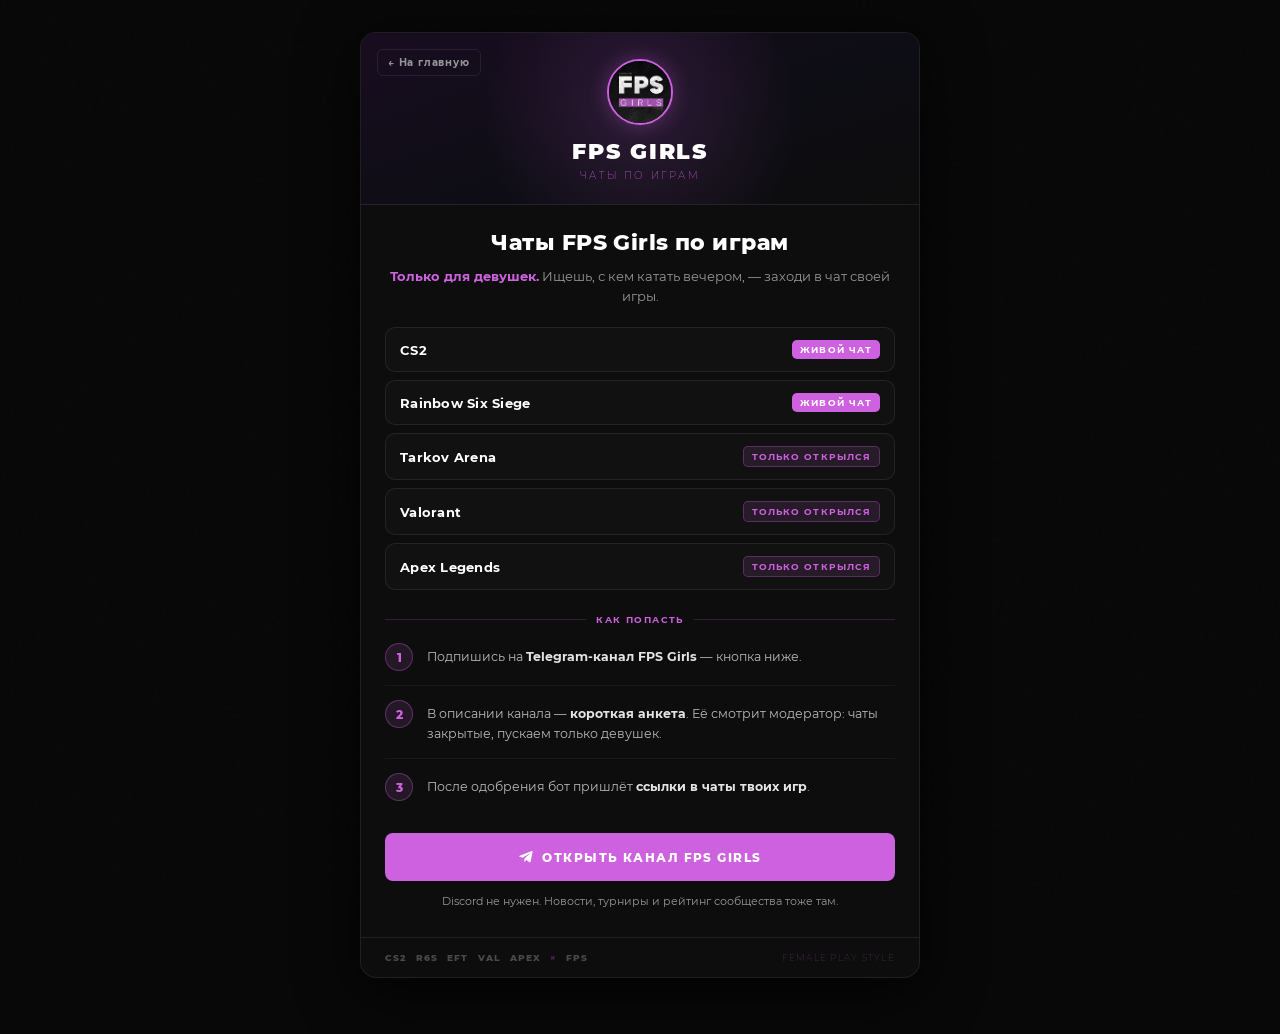
==== chats.html @ 60067402 "feat: страница /chats — чаты FPS Girls по играм для постов ВК Co-Authored-By: Claude Opus 5.5 <norep" ====
<!DOCTYPE html>
<html lang="ru">
<head>
<meta charset="UTF-8">
<meta name="viewport" content="width=device-width, initial-scale=1.0">
<title>Чаты FPS Girls по играм</title>
<link rel="icon" href="favicon.ico" sizes="any">
<link rel="icon" type="image/png" sizes="32x32" href="assets/favicon-32.png">
<link rel="apple-touch-icon" href="assets/apple-touch-icon.png">
<meta name="theme-color" content="#0D0D0D">
<meta name="description" content="Чаты девушек по играм: CS2, Rainbow Six, Tarkov Arena, Valorant, Apex. Только для девушек, вход по короткой анкете.">
<!-- Превью ссылки в ВК и мессенджерах. Слова Telegram здесь нет нарочно:
     эту страницу дают в постах ВК, а ВК может урезать охват за ссылки на Telegram. -->
<meta property="og:type" content="website">
<meta property="og:url" content="https://fpsgirls.com/chats">
<meta property="og:title" content="Чаты FPS Girls по играм">
<meta property="og:description" content="Только для девушек. CS2, Rainbow Six, Tarkov Arena, Valorant, Apex — вход по короткой анкете.">
<meta property="og:image" content="https://fpsgirls.com/assets/chats/og.jpg">
<meta property="og:image:width" content="1280">
<meta property="og:image:height" content="720">
<meta name="twitter:card" content="summary_large_image">

<style>
@font-face { font-family: 'Montserrat'; src: url('fonts/Montserrat-Black.ttf') format('truetype');      font-weight: 900; font-display: swap; }
@font-face { font-family: 'Montserrat'; src: url('fonts/Montserrat-ExtraBold.ttf') format('truetype');  font-weight: 800; font-display: swap; }
@font-face { font-family: 'Montserrat'; src: url('fonts/Montserrat-Bold.ttf') format('truetype');       font-weight: 700; font-display: swap; }
@font-face { font-family: 'Montserrat'; src: url('fonts/Montserrat-Regular.ttf') format('truetype');    font-weight: 400; font-display: swap; }
@font-face { font-family: 'Montserrat'; src: url('fonts/Montserrat-ExtraLight.ttf') format('truetype'); font-weight: 200; font-display: swap; }

:root {
  --accent:        #CE61DF;
  --accent-glow:   rgba(206,97,223,0.30);
  --accent-subtle: rgba(206,97,223,0.12);
  --bg:            #0D0D0D;
  --surface:       #111111;
  --surface2:      #161318;
  --border:        rgba(255,255,255,0.08);
  --border-accent: rgba(206,97,223,0.40);
  --white:         #FFFFFF;
  --gray1:         #969696;
}

*, *::before, *::after { margin: 0; padding: 0; box-sizing: border-box; }

body {
  background: #080808;
  min-height: 100vh;
  display: flex;
  justify-content: center;
  font-family: 'Montserrat', sans-serif;
  padding: 32px 16px 56px;
  color: var(--white);
}
body::before {
  content: '';
  position: fixed;
  inset: 0;
  background-image: url("data:image/svg+xml,%3Csvg viewBox='0 0 256 256' xmlns='http://www.w3.org/2000/svg'%3E%3Cfilter id='n'%3E%3CfeTurbulence type='fractalNoise' baseFrequency='0.9' numOctaves='4' stitchTiles='stitch'/%3E%3C/filter%3E%3Crect width='100%25' height='100%25' filter='url(%23n)' opacity='0.04'/%3E%3C/svg%3E");
  pointer-events: none;
  z-index: 0;
  opacity: 0.35;
}

.page {
  width: 100%;
  max-width: 560px;
  position: relative;
  z-index: 1;
  background: var(--bg);
  border: 1px solid var(--border);
  border-radius: 16px;
  overflow: hidden;
  box-shadow: 0 12px 60px rgba(0,0,0,0.8);
}

/* ── Шапка (как на /join) ── */
.header {
  padding: 26px 24px 22px;
  text-align: center;
  position: relative;
  overflow: hidden;
  background: linear-gradient(160deg, #180d20 0%, #0d0d14 60%, #0d0d0d 100%);
  border-bottom: 1px solid var(--border);
}
.header::after {
  content: '';
  position: absolute;
  top: -80px; left: 50%;
  transform: translateX(-50%);
  width: 320px; height: 320px;
  border-radius: 50%;
  background: radial-gradient(circle, rgba(206,97,223,0.16) 0%, transparent 70%);
  pointer-events: none;
}
.avatar {
  width: 66px; height: 66px;
  border-radius: 50%;
  object-fit: cover;
  border: 2px solid var(--accent);
  box-shadow: 0 0 20px var(--accent-glow);
  position: relative; z-index: 1;
}
.wordmark {
  font-weight: 900; font-size: 22px;
  letter-spacing: 0.08em; text-transform: uppercase;
  margin-top: 12px; line-height: 1;
  position: relative; z-index: 1;
}
.tagline {
  font-weight: 200; font-size: 10px;
  letter-spacing: 0.22em; text-transform: uppercase;
  color: var(--accent); margin-top: 6px;
  position: relative; z-index: 1;
}
.home-link {
  position: absolute; top: 16px; left: 16px; z-index: 2;
  display: inline-flex; align-items: center; gap: 5px;
  font-weight: 700; font-size: 10px; letter-spacing: 0.08em;
  color: var(--gray1); text-decoration: none;
  border: 1px solid var(--border); border-radius: 6px;
  padding: 6px 10px; transition: color 150ms, border-color 150ms;
}
.home-link:hover { color: var(--white); border-color: var(--border-accent); }

/* ── Интро ── */
.intro { padding: 24px 24px 0; text-align: center; }
.intro h1 { font-weight: 800; font-size: 22px; line-height: 1.3; letter-spacing: 0.02em; }
.intro p {
  font-weight: 400; font-size: 13px; line-height: 1.6;
  color: var(--gray1); margin-top: 8px;
}
.intro p b { font-weight: 700; color: var(--accent); }

/* ── Список чатов ── */
.chats { list-style: none; padding: 20px 24px 0; display: grid; gap: 8px; }
.chat {
  display: flex; align-items: center; justify-content: space-between; gap: 12px;
  background: var(--surface); border: 1px solid var(--border);
  border-radius: 10px; padding: 12px 14px;
}
.chat-name { font-weight: 700; font-size: 13px; letter-spacing: 0.02em; }
.chat-tag {
  flex-shrink: 0;
  font-weight: 700; font-size: 9px; letter-spacing: 0.12em; text-transform: uppercase;
  border-radius: 5px; padding: 4px 8px;
}
.chat-tag.live { color: #fff; background: var(--accent); }
.chat-tag.new  { color: var(--accent); background: var(--accent-subtle); border: 1px solid rgba(206,97,223,0.3); }

/* ── Как попасть ── */
.section-label { display: flex; align-items: center; gap: 10px; padding: 24px 24px 4px; }
.section-label .line { flex: 1; height: 1px; background: rgba(206,97,223,0.2); }
.section-label span {
  font-weight: 700; font-size: 9px; letter-spacing: 0.16em;
  text-transform: uppercase; color: var(--accent);
}
.steps { list-style: none; padding: 0 24px; }
.step {
  display: flex; gap: 14px;
  padding: 14px 0;
  border-bottom: 1px solid rgba(255,255,255,0.05);
}
.step:last-child { border-bottom: none; }
.step-num {
  width: 28px; height: 28px; border-radius: 50%; flex-shrink: 0;
  background: var(--accent-subtle); border: 1px solid rgba(206,97,223,0.35);
  color: var(--accent); font-weight: 800; font-size: 12px;
  display: flex; align-items: center; justify-content: center;
}
.step-text { font-weight: 400; font-size: 12.5px; line-height: 1.6; color: #B9B9B9; padding-top: 4px; }
.step-text b { font-weight: 700; color: #E4E4E4; }

.cta {
  display: flex; align-items: center; justify-content: center; gap: 8px;
  margin: 18px 24px 0;
  background: var(--accent); color: #fff; text-decoration: none;
  font-weight: 800; font-size: 12px; letter-spacing: 0.12em; text-transform: uppercase;
  padding: 16px 12px; border-radius: 8px; text-align: center;
  transition: box-shadow 150ms, transform 150ms;
}
.cta:hover { box-shadow: 0 0 24px var(--accent-glow); transform: translateY(-1px); }
.cta svg { flex-shrink: 0; }
.note {
  padding: 12px 24px 0; text-align: center;
  font-weight: 400; font-size: 11px; line-height: 1.6; color: var(--gray1);
}

/* ── Подвал ── */
.foot {
  border-top: 1px solid var(--border); margin-top: 26px;
  padding: 14px 24px;
  display: flex; align-items: center; justify-content: space-between;
  flex-wrap: wrap; gap: 8px;
}
.foot-games { display: flex; gap: 10px; align-items: center; }
.foot-games span { font-weight: 800; font-size: 9px; letter-spacing: 0.1em; color: rgba(255,255,255,0.25); }
.foot-games .x { color: rgba(206,97,223,0.3); }
.foot .brand {
  font-weight: 200; font-size: 9px; letter-spacing: 0.14em;
  text-transform: uppercase; color: rgba(206,97,223,0.4);
}

@media (max-width: 420px) {
  .intro h1 { font-size: 19px; }
}
</style>
</head>

<body>
<div class="page">

  <header class="header">
    <a class="home-link" href="index.html">← На главную</a>
    <img class="avatar" src="assets/logo.jpg" alt="FPS Girls">
    <div class="wordmark">FPS Girls</div>
    <div class="tagline">Чаты по играм</div>
  </header>

  <section class="intro">
    <h1>Чаты FPS Girls по играм</h1>
    <p><b>Только для девушек.</b> Ищешь, с кем катать вечером, — заходи в чат своей игры.</p>
  </section>

  <ul class="chats">
    <li class="chat"><span class="chat-name">CS2</span><span class="chat-tag live">живой чат</span></li>
    <li class="chat"><span class="chat-name">Rainbow Six Siege</span><span class="chat-tag live">живой чат</span></li>
    <li class="chat"><span class="chat-name">Tarkov Arena</span><span class="chat-tag new">только открылся</span></li>
    <li class="chat"><span class="chat-name">Valorant</span><span class="chat-tag new">только открылся</span></li>
    <li class="chat"><span class="chat-name">Apex Legends</span><span class="chat-tag new">только открылся</span></li>
  </ul>

  <div class="section-label">
    <div class="line"></div><span>Как попасть</span><div class="line"></div>
  </div>
  <ol class="steps">
    <li class="step"><span class="step-num">1</span><span class="step-text">Подпишись на <b>Telegram-канал FPS Girls</b> — кнопка ниже.</span></li>
    <li class="step"><span class="step-num">2</span><span class="step-text">В описании канала — <b>короткая анкета</b>. Её смотрит модератор: чаты закрытые, пускаем только девушек.</span></li>
    <li class="step"><span class="step-num">3</span><span class="step-text">После одобрения бот пришлёт <b>ссылки в чаты твоих игр</b>.</span></li>
  </ol>

  <!-- Именная ссылка-приглашение в канал: по ней телеграм-бот считает, сколько подписок
       пришло с этой страницы (в боте: /link site-chats, отчёт — /links). -->
  <a class="cta" id="channel-link" href="https://t.me/fpsgirlschannel" target="_blank" rel="noopener">
    <svg width="16" height="16" viewBox="0 0 24 24" fill="currentColor" aria-hidden="true"><path d="M21.94 4.3 18.9 19.06c-.23 1.03-.83 1.29-1.69.8l-4.66-3.43-2.25 2.16c-.25.25-.46.46-.94.46l.33-4.74 8.63-7.8c.38-.33-.08-.52-.58-.19L7.07 13.03l-4.6-1.44c-1-.31-1.02-1 .21-1.48L20.66 3.1c.83-.31 1.56.19 1.28 1.2Z"/></svg>
    Открыть канал FPS Girls
  </a>
  <p class="note">Discord не нужен. Новости, турниры и рейтинг сообщества тоже там.</p>

  <footer class="foot">
    <div class="foot-games">
      <span>CS2</span><span>R6S</span><span>EFT</span><span>VAL</span><span>APEX</span>
      <span class="x">×</span><span>FPS</span>
    </div>
    <div class="brand">Female Play Style</div>
  </footer>

</div>
</body>
</html>
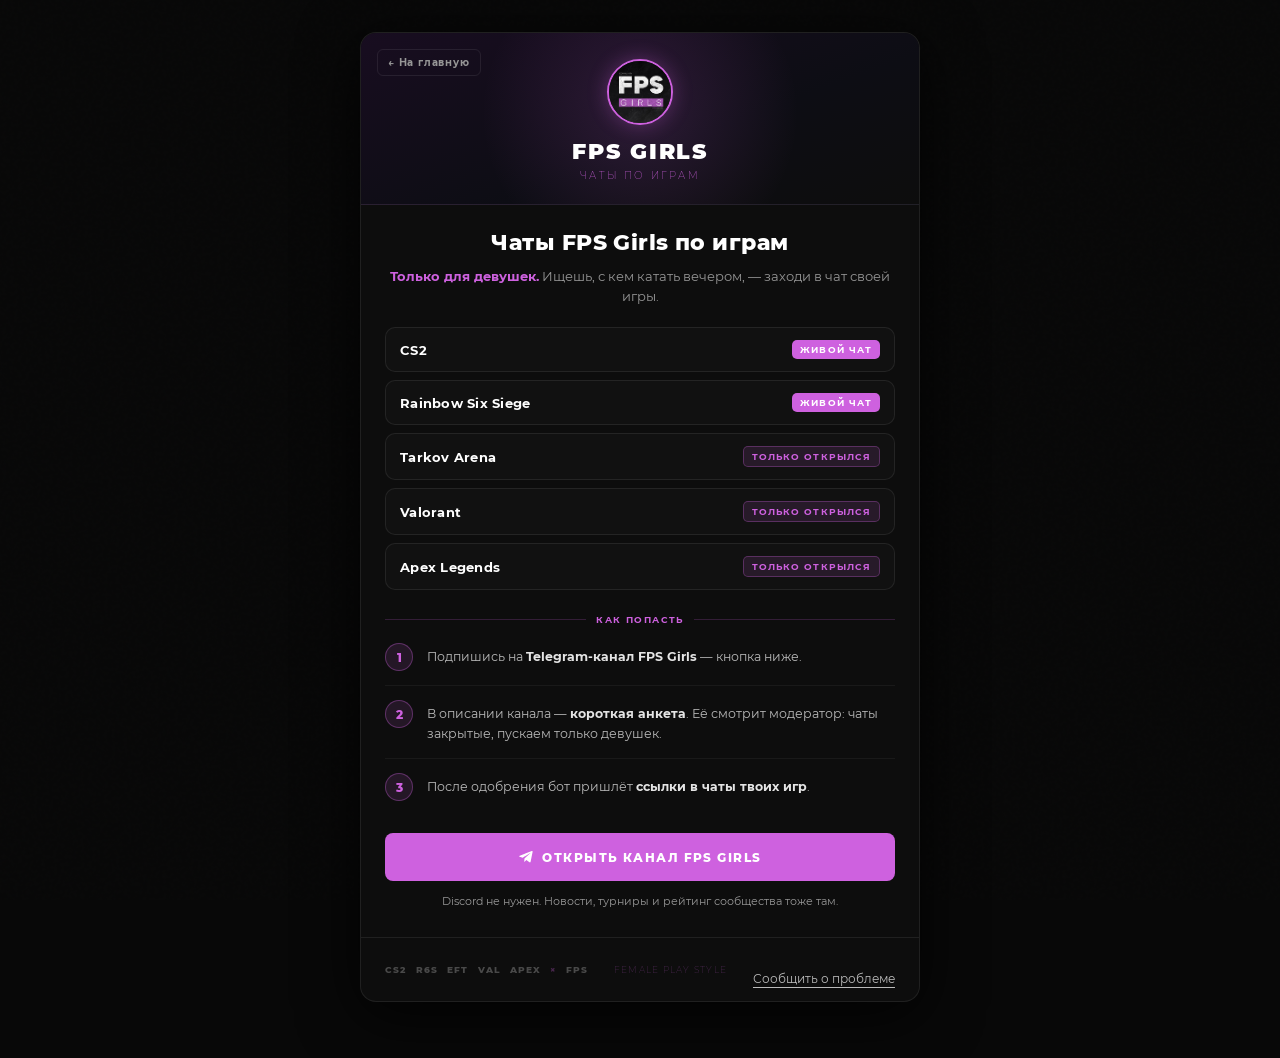
==== commit f38615c3: "feat: add problem report form with optional screenshot" ====
--- a/chats.html
+++ b/chats.html
@@ -239,8 +239,9 @@
   </ol>
 
   <!-- Именная ссылка-приглашение в канал: по ней телеграм-бот считает, сколько подписок
-       пришло с этой страницы (в боте: /link site-chats, отчёт — /links). -->
-  <a class="cta" id="channel-link" href="https://t.me/fpsgirlschannel" target="_blank" rel="noopener">
+       пришло с этой страницы (в боте: /link site-chats, отчёт — /links). С главной сюда
+       приходят по ?from=home — для них ссылку подменяет скрипт внизу (site-home). -->
+  <a class="cta" id="channel-link" href="https://t.me/+BiUBXe7NP5VmMzJi" target="_blank" rel="noopener">
     <svg width="16" height="16" viewBox="0 0 24 24" fill="currentColor" aria-hidden="true"><path d="M21.94 4.3 18.9 19.06c-.23 1.03-.83 1.29-1.69.8l-4.66-3.43-2.25 2.16c-.25.25-.46.46-.94.46l.33-4.74 8.63-7.8c.38-.33-.08-.52-.58-.19L7.07 13.03l-4.6-1.44c-1-.31-1.02-1 .21-1.48L20.66 3.1c.83-.31 1.56.19 1.28 1.2Z"/></svg>
     Открыть канал FPS Girls
   </a>
@@ -252,8 +253,21 @@
       <span class="x">×</span><span>FPS</span>
     </div>
     <div class="brand">Female Play Style</div>
+    <p style="margin-top:16px"><a data-report-link href="report?from=/chats" style="color:#bbb;font-size:12px;text-decoration:underline;text-underline-offset:4px">Сообщить о проблеме</a></p>
   </footer>
 
 </div>
+
+<script>
+// Откуда пришли → своя именная ссылка в канал, чтобы подписки считались раздельно:
+// с главной (окно «Поиск игроков») — site-home, всё остальное (посты ВК) — site-chats из разметки.
+const INVITES = {
+  home: 'https://t.me/+rDoCt6kDlwczYzNi', // /link site-home
+};
+const from = new URLSearchParams(location.search).get('from');
+const invite = Object.prototype.hasOwnProperty.call(INVITES, from) ? INVITES[from] : '';
+if (invite.startsWith('https://t.me/')) document.getElementById('channel-link').href = invite;
+</script>
+<script src="report-link.js" defer></script>
 </body>
 </html>
